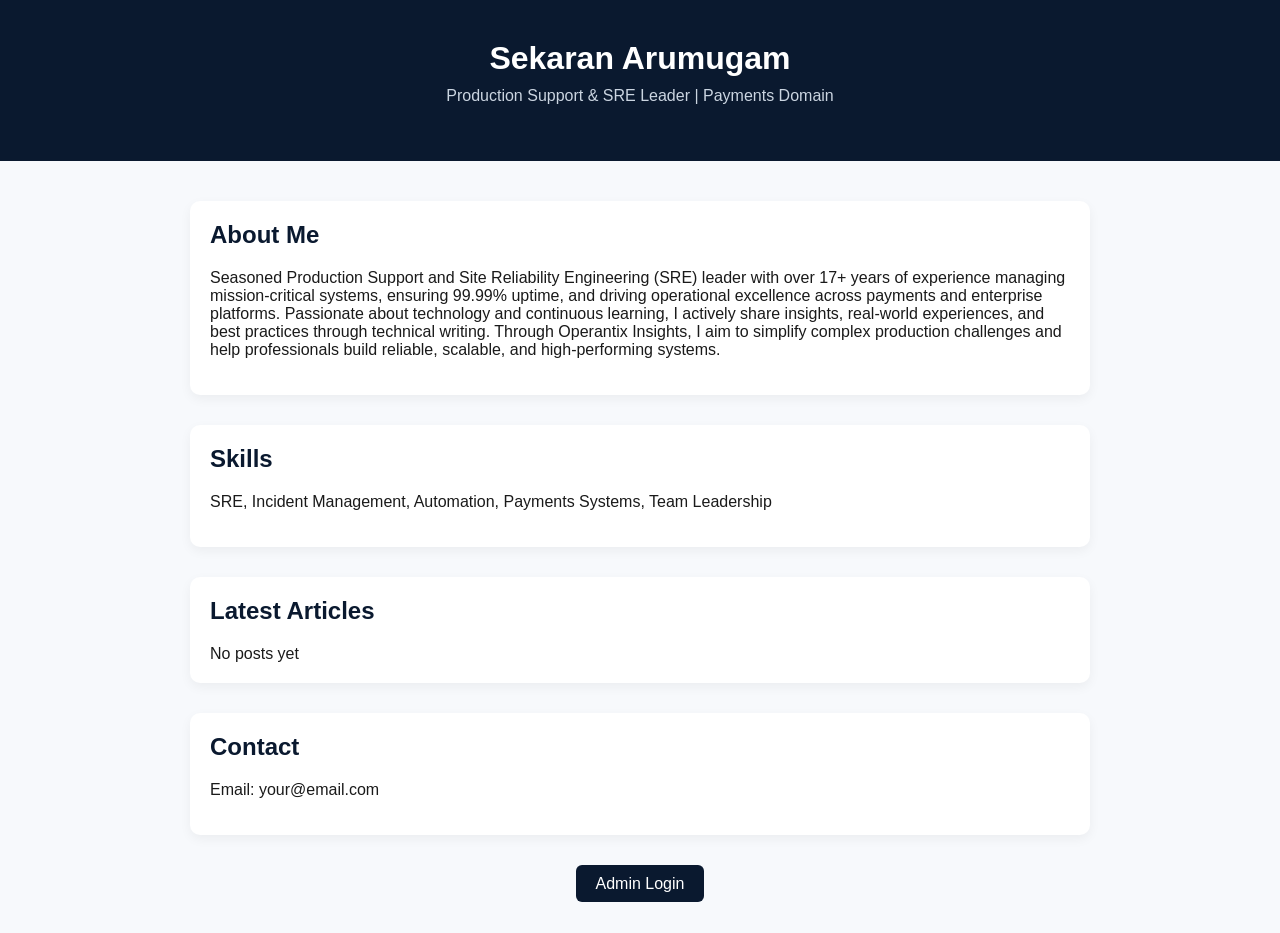
==== index.html @ 0b90cd23 "Create index.html for personal webpage This HTML file serves as a personal webpage for Sekaran Arumu" ====
<!doctype html>
<html>
<head>
  <meta charset="utf-8">
  <title>Sekaran Arumugam | Operantix Insights</title>

  <style>
    body {
      font-family: -apple-system, BlinkMacSystemFont, Arial;
      margin: 0;
      background: #f7f9fc;
      color: #1a1a1a;
    }

    header {
      background: #0a192f;
      color: white;
      padding: 40px 20px;
      text-align: center;
    }

    header h1 {
      margin: 0;
      font-size: 32px;
    }

    header p {
      margin-top: 10px;
      color: #cbd5e1;
    }

    .container {
      max-width: 900px;
      margin: 40px auto;
      padding: 0 20px;
    }

    .section {
      margin-top: 30px;
      background: white;
      padding: 20px;
      border-radius: 10px;
      box-shadow: 0 4px 12px rgba(0,0,0,0.05);
    }

    .section h2 {
      margin-top: 0;
      color: #0a192f;
    }

    .post-card {
      background: white;
      padding: 20px;
      margin-top: 15px;
      border-radius: 10px;
      box-shadow: 0 4px 12px rgba(0,0,0,0.05);
      transition: 0.2s;
    }

    .post-card:hover {
      transform: translateY(-3px);
    }

    .post-card a {
      text-decoration: none;
      color: #0a192f;
      font-size: 18px;
      font-weight: bold;
    }

    .admin {
      text-align: center;
      margin-top: 40px;
    }

    .admin a {
      text-decoration: none;
      color: white;
      background: #0a192f;
      padding: 10px 20px;
      border-radius: 6px;
    }
  </style>
</head>

<body>

<header>
  <h1>Sekaran Arumugam</h1>
  <p>Production Support & SRE Leader | Payments Domain</p>
</header>

<div class="container">

  <div class="section">
    <h2>About Me</h2>
    <p>
      Seasoned Production Support and Site Reliability Engineering (SRE) leader with over 17+ years of experience managing mission-critical systems, ensuring 99.99% uptime, and driving operational excellence across payments and enterprise platforms. Passionate about technology and continuous learning, I actively share insights, real-world experiences, and best practices through technical writing. Through Operantix Insights, I aim to simplify complex production challenges and help professionals build reliable, scalable, and high-performing systems.
    </p>
  </div>

  <div class="section">
    <h2>Skills</h2>
    <p>SRE, Incident Management, Automation, Payments Systems, Team Leadership</p>
  </div>

  <div class="section">
    <h2>Latest Articles</h2>
    <div id="posts">Loading...</div>
  </div>

  <div class="section">
    <h2>Contact</h2>
    <p>Email: your@email.com</p>
  </div>

  <div class="admin">
    <a href="./admin/">Admin Login</a>
  </div>

</div>

<script>
fetch("https://api.github.com/repos/sekaranarumugam/operantixinsights/contents/content/blog")
  .then(res => res.json())
  .then(data => {
    const container = document.getElementById("posts");
    container.innerHTML = "";

    data.reverse().forEach(file => {
      const div = document.createElement("div");
      div.className = "post-card";

      const title = file.name
        .replace(".md", "")
        .replace(/-/g, " ");

      div.innerHTML = `
        <a href="./post.html?file=${file.download_url}">${title}</a>
      `;

      container.appendChild(div);
    });
  })
  .catch(() => {
    document.getElementById("posts").innerHTML = "No posts yet";
  });
</script>

</body>
</html>
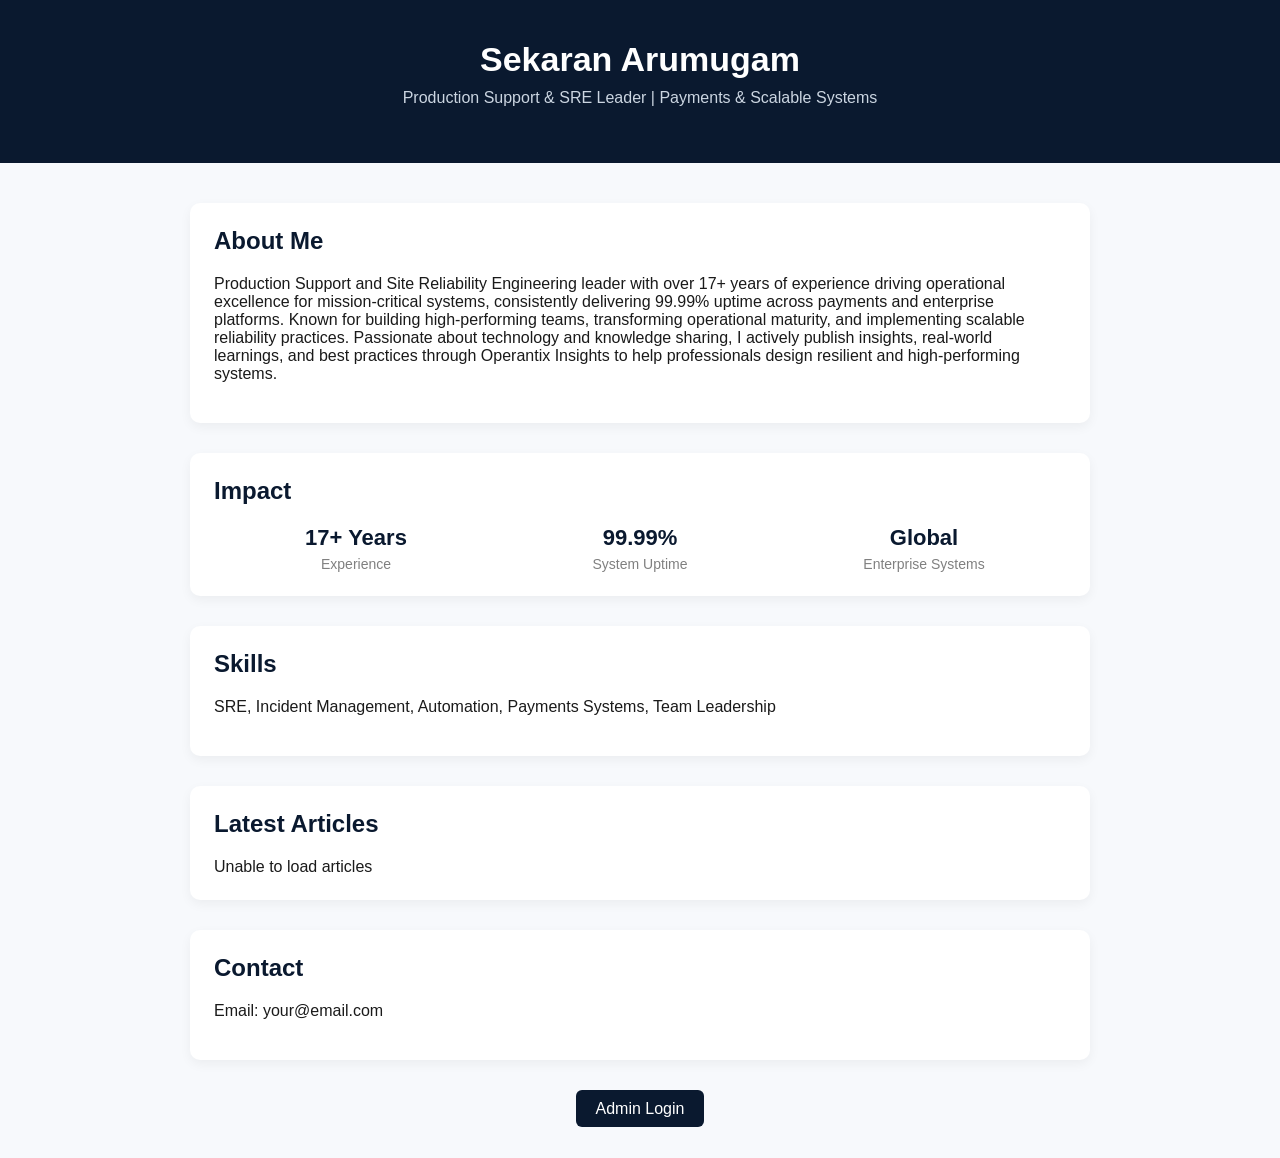
==== commit 46bba46f: "Add initial HTML structure for personal website" ====
--- a/index.html
+++ b/index.html
@@ -21,12 +21,13 @@
 
     header h1 {
       margin: 0;
-      font-size: 32px;
+      font-size: 34px;
     }
 
     header p {
       margin-top: 10px;
       color: #cbd5e1;
+      font-size: 16px;
     }
 
     .container {
@@ -38,7 +39,7 @@
     .section {
       margin-top: 30px;
       background: white;
-      padding: 20px;
+      padding: 24px;
       border-radius: 10px;
       box-shadow: 0 4px 12px rgba(0,0,0,0.05);
     }
@@ -46,6 +47,29 @@
     .section h2 {
       margin-top: 0;
       color: #0a192f;
+    }
+
+    .metrics {
+      display: flex;
+      justify-content: space-between;
+      text-align: center;
+      margin-top: 15px;
+    }
+
+    .metric {
+      flex: 1;
+    }
+
+    .metric h3 {
+      margin: 0;
+      color: #0a192f;
+      font-size: 22px;
+    }
+
+    .metric p {
+      margin: 5px 0 0;
+      color: gray;
+      font-size: 14px;
     }
 
     .post-card {
@@ -87,7 +111,7 @@
 
 <header>
   <h1>Sekaran Arumugam</h1>
-  <p>Production Support & SRE Leader | Payments Domain</p>
+  <p>Production Support & SRE Leader | Payments & Scalable Systems</p>
 </header>
 
 <div class="container">
@@ -95,8 +119,26 @@
   <div class="section">
     <h2>About Me</h2>
     <p>
-      Seasoned Production Support and Site Reliability Engineering (SRE) leader with over 17+ years of experience managing mission-critical systems, ensuring 99.99% uptime, and driving operational excellence across payments and enterprise platforms. Passionate about technology and continuous learning, I actively share insights, real-world experiences, and best practices through technical writing. Through Operantix Insights, I aim to simplify complex production challenges and help professionals build reliable, scalable, and high-performing systems.
+      Production Support and Site Reliability Engineering leader with over 17+ years of experience driving operational excellence for mission-critical systems, consistently delivering 99.99% uptime across payments and enterprise platforms. Known for building high-performing teams, transforming operational maturity, and implementing scalable reliability practices. Passionate about technology and knowledge sharing, I actively publish insights, real-world learnings, and best practices through Operantix Insights to help professionals design resilient and high-performing systems.
     </p>
+  </div>
+
+  <div class="section">
+    <h2>Impact</h2>
+    <div class="metrics">
+      <div class="metric">
+        <h3>17+ Years</h3>
+        <p>Experience</p>
+      </div>
+      <div class="metric">
+        <h3>99.99%</h3>
+        <p>System Uptime</p>
+      </div>
+      <div class="metric">
+        <h3>Global</h3>
+        <p>Enterprise Systems</p>
+      </div>
+    </div>
   </div>
 
   <div class="section">
@@ -122,12 +164,24 @@
 
 <script>
 fetch("https://api.github.com/repos/sekaranarumugam/operantixinsights/contents/content/blog")
-  .then(res => res.json())
+  .then(res => {
+    if (!res.ok) {
+      throw new Error("GitHub API error");
+    }
+    return res.json();
+  })
   .then(data => {
+
     const container = document.getElementById("posts");
+
+    if (!Array.isArray(data)) {
+      container.innerHTML = "No posts available";
+      return;
+    }
+
     container.innerHTML = "";
 
-    data.reverse().forEach(file => {
+    data.slice().reverse().forEach(file => {
       const div = document.createElement("div");
       div.className = "post-card";
 
@@ -141,9 +195,11 @@
 
       container.appendChild(div);
     });
+
   })
-  .catch(() => {
-    document.getElementById("posts").innerHTML = "No posts yet";
+  .catch(error => {
+    document.getElementById("posts").innerHTML = "Unable to load articles";
+    console.error(error);
   });
 </script>
 
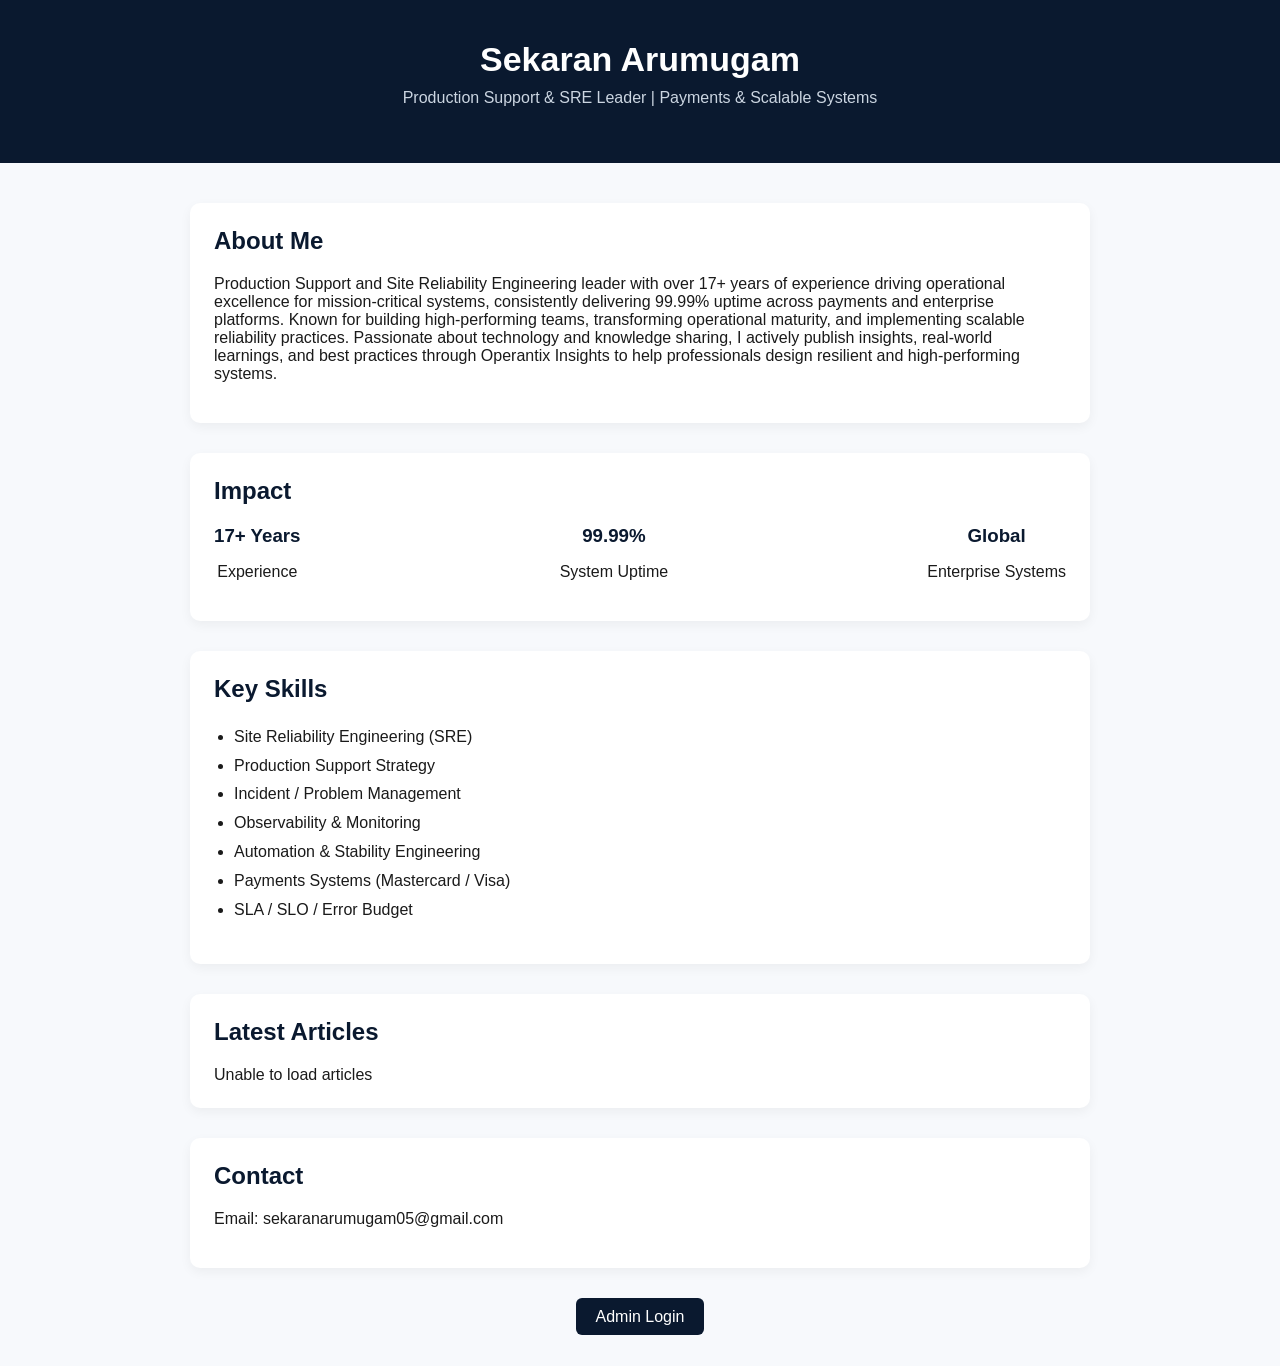
==== commit ad350231: "Create index.html" ====
--- a/index.html
+++ b/index.html
@@ -27,7 +27,6 @@
     header p {
       margin-top: 10px;
       color: #cbd5e1;
-      font-size: 16px;
     }
 
     .container {
@@ -49,27 +48,20 @@
       color: #0a192f;
     }
 
+    ul {
+      padding-left: 20px;
+      line-height: 1.8;
+    }
+
     .metrics {
       display: flex;
       justify-content: space-between;
       text-align: center;
-      margin-top: 15px;
-    }
-
-    .metric {
-      flex: 1;
     }
 
     .metric h3 {
       margin: 0;
       color: #0a192f;
-      font-size: 22px;
-    }
-
-    .metric p {
-      margin: 5px 0 0;
-      color: gray;
-      font-size: 14px;
     }
 
     .post-card {
@@ -78,11 +70,6 @@
       margin-top: 15px;
       border-radius: 10px;
       box-shadow: 0 4px 12px rgba(0,0,0,0.05);
-      transition: 0.2s;
-    }
-
-    .post-card:hover {
-      transform: translateY(-3px);
     }
 
     .post-card a {
@@ -142,8 +129,16 @@
   </div>
 
   <div class="section">
-    <h2>Skills</h2>
-    <p>SRE, Incident Management, Automation, Payments Systems, Team Leadership</p>
+    <h2>Key Skills</h2>
+    <ul>
+      <li>Site Reliability Engineering (SRE)</li>
+      <li>Production Support Strategy</li>
+      <li>Incident / Problem Management</li>
+      <li>Observability & Monitoring</li>
+      <li>Automation & Stability Engineering</li>
+      <li>Payments Systems (Mastercard / Visa)</li>
+      <li>SLA / SLO / Error Budget</li>
+    </ul>
   </div>
 
   <div class="section">
@@ -153,7 +148,7 @@
 
   <div class="section">
     <h2>Contact</h2>
-    <p>Email: your@email.com</p>
+    <p>Email: sekaranarumugam05@gmail.com</p>
   </div>
 
   <div class="admin">
@@ -164,12 +159,7 @@
 
 <script>
 fetch("https://api.github.com/repos/sekaranarumugam/operantixinsights/contents/content/blog")
-  .then(res => {
-    if (!res.ok) {
-      throw new Error("GitHub API error");
-    }
-    return res.json();
-  })
+  .then(res => res.json())
   .then(data => {
 
     const container = document.getElementById("posts");
@@ -185,9 +175,10 @@
       const div = document.createElement("div");
       div.className = "post-card";
 
-      const title = file.name
+      let title = file.name
         .replace(".md", "")
-        .replace(/-/g, " ");
+        .replace(/-/g, " ")
+        .replace(/['"]/g, ""); // ✅ removes quotes
 
       div.innerHTML = `
         <a href="./post.html?file=${file.download_url}">${title}</a>
@@ -197,9 +188,8 @@
     });
 
   })
-  .catch(error => {
+  .catch(() => {
     document.getElementById("posts").innerHTML = "Unable to load articles";
-    console.error(error);
   });
 </script>
 
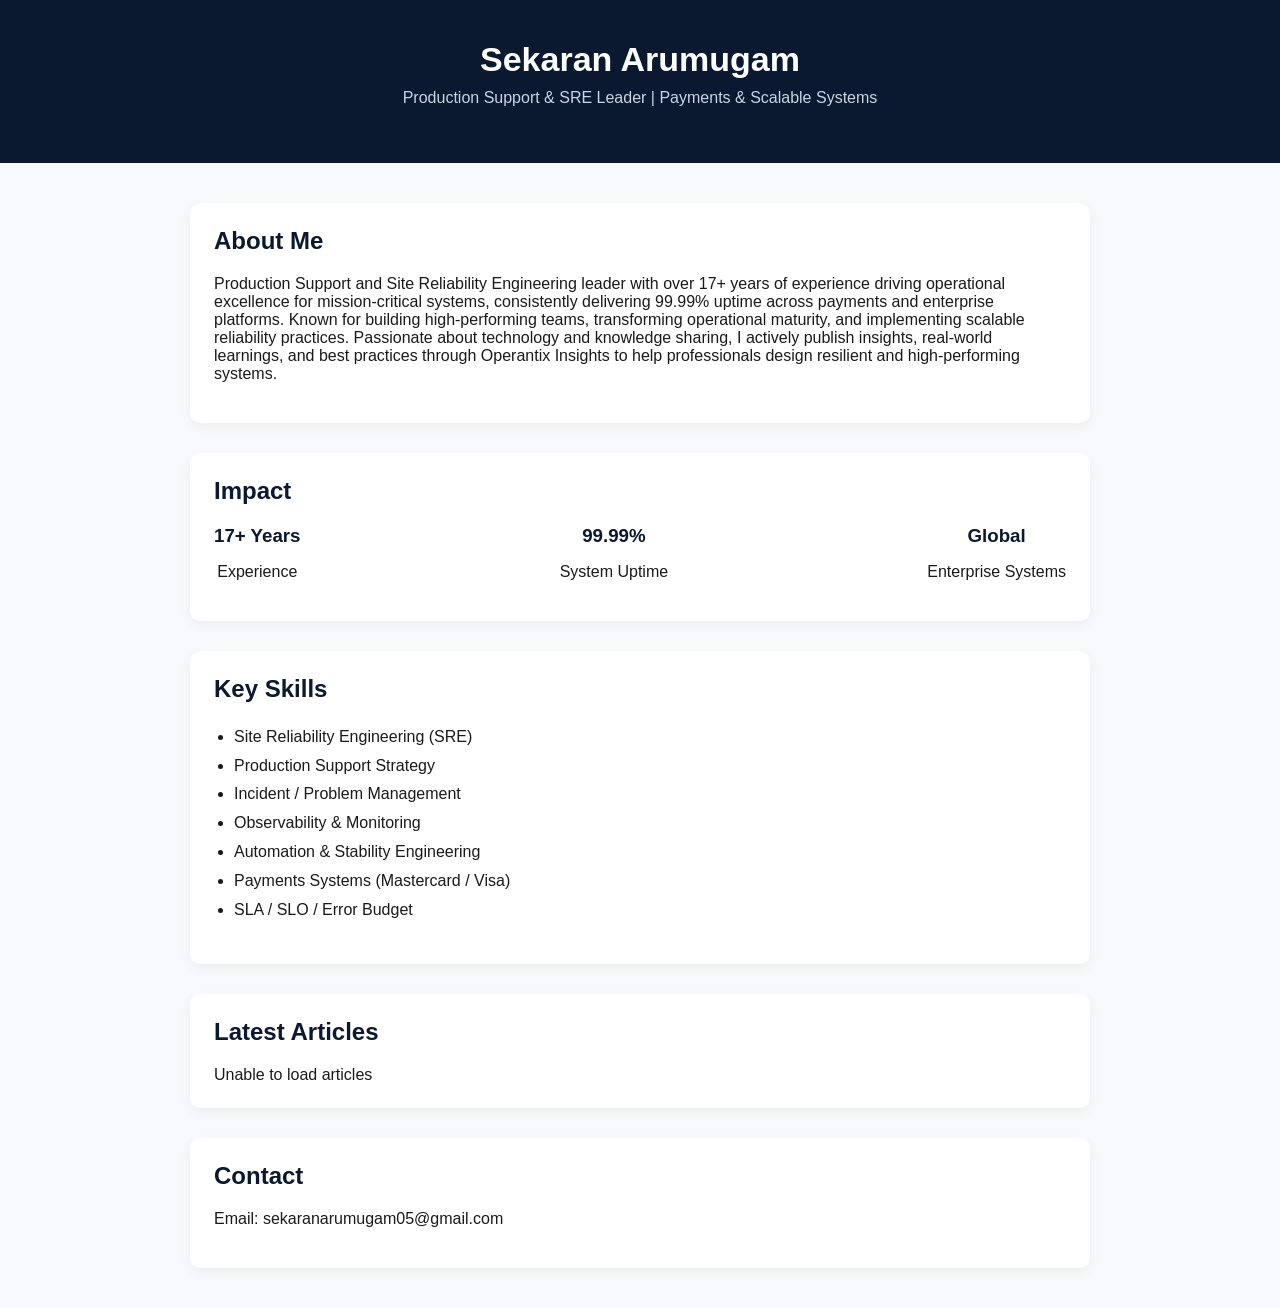
==== commit cfffba33: "Add initial HTML structure for personal website" ====
--- a/index.html
+++ b/index.html
@@ -78,19 +78,6 @@
       font-size: 18px;
       font-weight: bold;
     }
-
-    .admin {
-      text-align: center;
-      margin-top: 40px;
-    }
-
-    .admin a {
-      text-decoration: none;
-      color: white;
-      background: #0a192f;
-      padding: 10px 20px;
-      border-radius: 6px;
-    }
   </style>
 </head>
 
@@ -151,10 +138,6 @@
     <p>Email: sekaranarumugam05@gmail.com</p>
   </div>
 
-  <div class="admin">
-    <a href="./admin/">Admin Login</a>
-  </div>
-
 </div>
 
 <script>
@@ -178,7 +161,7 @@
       let title = file.name
         .replace(".md", "")
         .replace(/-/g, " ")
-        .replace(/['"]/g, ""); // ✅ removes quotes
+        .replace(/['"]/g, "");
 
       div.innerHTML = `
         <a href="./post.html?file=${file.download_url}">${title}</a>
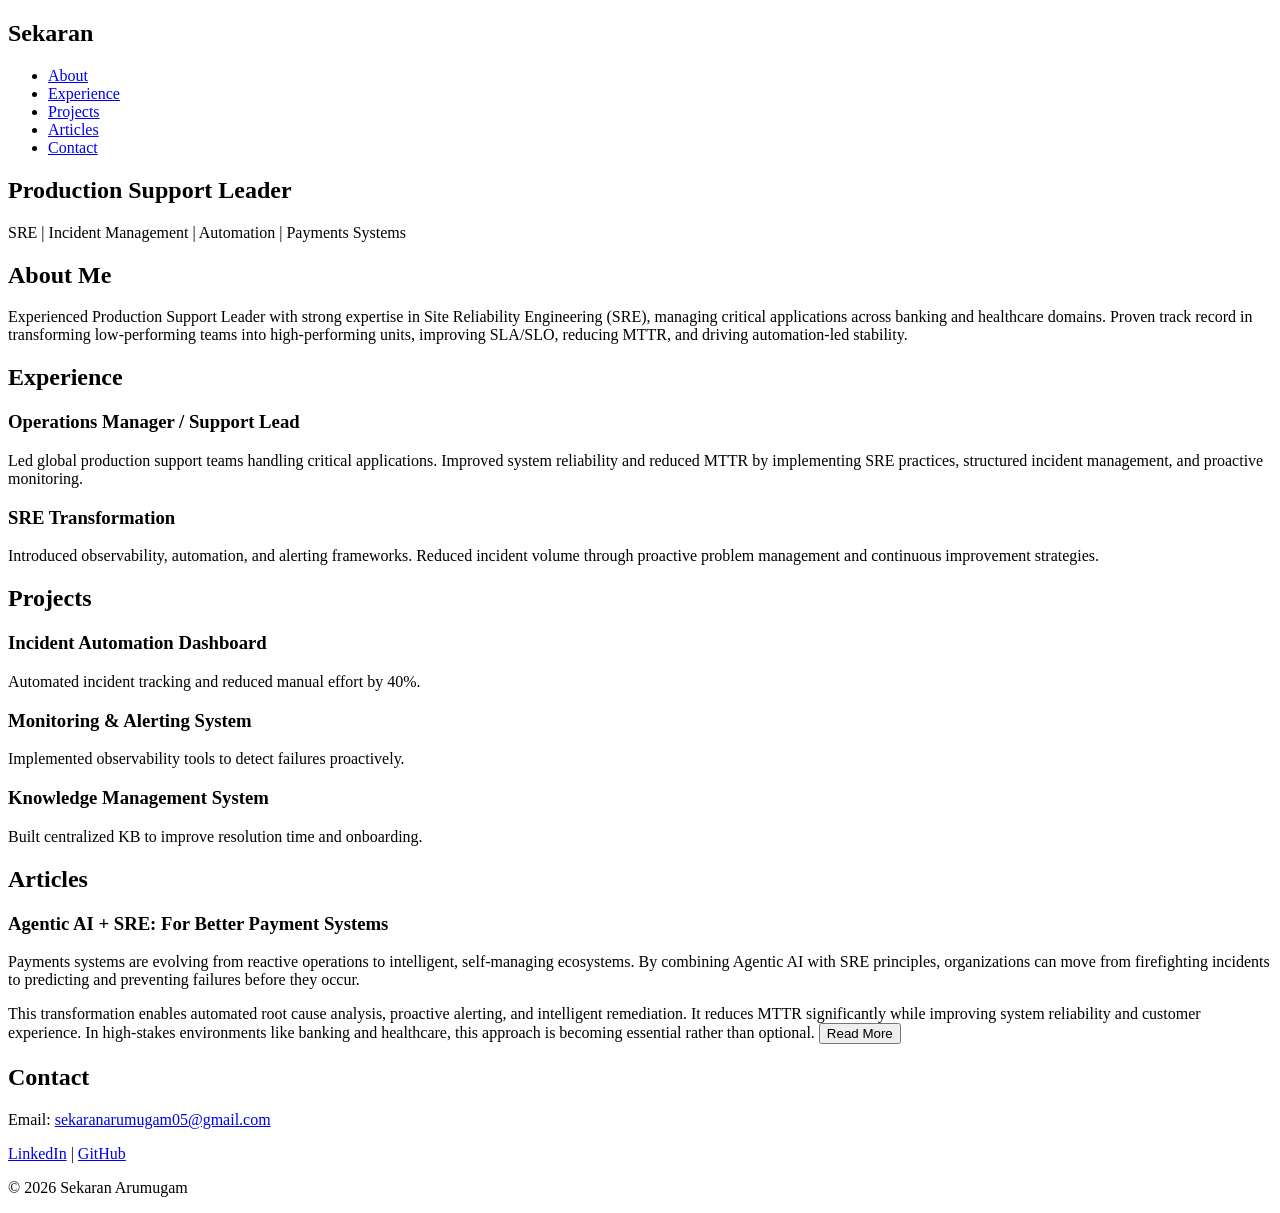
==== commit 2ffe31d2: "Create index.html for personal portfolio This HTML file serves as a personal portfolio for Sekaran A" ====
--- a/index.html
+++ b/index.html
@@ -1,180 +1,131 @@
-<!doctype html>
-<html>
+<!DOCTYPE html>
+<html lang="en">
 <head>
-  <meta charset="utf-8">
-  <title>Sekaran Arumugam | Operantix Insights</title>
-
-  <style>
-    body {
-      font-family: -apple-system, BlinkMacSystemFont, Arial;
-      margin: 0;
-      background: #f7f9fc;
-      color: #1a1a1a;
-    }
-
-    header {
-      background: #0a192f;
-      color: white;
-      padding: 40px 20px;
-      text-align: center;
-    }
-
-    header h1 {
-      margin: 0;
-      font-size: 34px;
-    }
-
-    header p {
-      margin-top: 10px;
-      color: #cbd5e1;
-    }
-
-    .container {
-      max-width: 900px;
-      margin: 40px auto;
-      padding: 0 20px;
-    }
-
-    .section {
-      margin-top: 30px;
-      background: white;
-      padding: 24px;
-      border-radius: 10px;
-      box-shadow: 0 4px 12px rgba(0,0,0,0.05);
-    }
-
-    .section h2 {
-      margin-top: 0;
-      color: #0a192f;
-    }
-
-    ul {
-      padding-left: 20px;
-      line-height: 1.8;
-    }
-
-    .metrics {
-      display: flex;
-      justify-content: space-between;
-      text-align: center;
-    }
-
-    .metric h3 {
-      margin: 0;
-      color: #0a192f;
-    }
-
-    .post-card {
-      background: white;
-      padding: 20px;
-      margin-top: 15px;
-      border-radius: 10px;
-      box-shadow: 0 4px 12px rgba(0,0,0,0.05);
-    }
-
-    .post-card a {
-      text-decoration: none;
-      color: #0a192f;
-      font-size: 18px;
-      font-weight: bold;
-    }
-  </style>
+  <meta charset="UTF-8">
+  <title>Sekaran Arumugam</title>
+  <meta name="viewport" content="width=device-width, initial-scale=1.0">
+  <link rel="stylesheet" href="style.css">
 </head>
 
 <body>
 
 <header>
-  <h1>Sekaran Arumugam</h1>
-  <p>Production Support & SRE Leader | Payments & Scalable Systems</p>
+  <nav>
+    <h2>Sekaran</h2>
+    <ul>
+      <li><a href="#about">About</a></li>
+      <li><a href="#experience">Experience</a></li>
+      <li><a href="#projects">Projects</a></li>
+      <li><a href="#articles">Articles</a></li>
+      <li><a href="#contact">Contact</a></li>
+    </ul>
+  </nav>
 </header>
 
-<div class="container">
+<section class="hero">
+  <h1>Production Support Leader</h1>
+  <p>SRE | Incident Management | Automation | Payments Systems</p>
+</section>
 
-  <div class="section">
-    <h2>About Me</h2>
+<section id="about">
+  <h2>About Me</h2>
+  <p>
+    Experienced Production Support Leader with strong expertise in Site Reliability Engineering (SRE),
+    managing critical applications across banking and healthcare domains.
+    Proven track record in transforming low-performing teams into high-performing units,
+    improving SLA/SLO, reducing MTTR, and driving automation-led stability.
+  </p>
+</section>
+
+<section id="experience">
+  <h2>Experience</h2>
+
+  <div class="card">
+    <h3>Operations Manager / Support Lead</h3>
     <p>
-      Production Support and Site Reliability Engineering leader with over 17+ years of experience driving operational excellence for mission-critical systems, consistently delivering 99.99% uptime across payments and enterprise platforms. Known for building high-performing teams, transforming operational maturity, and implementing scalable reliability practices. Passionate about technology and knowledge sharing, I actively publish insights, real-world learnings, and best practices through Operantix Insights to help professionals design resilient and high-performing systems.
+      Led global production support teams handling critical applications.
+      Improved system reliability and reduced MTTR by implementing SRE practices,
+      structured incident management, and proactive monitoring.
     </p>
   </div>
 
-  <div class="section">
-    <h2>Impact</h2>
-    <div class="metrics">
-      <div class="metric">
-        <h3>17+ Years</h3>
-        <p>Experience</p>
-      </div>
-      <div class="metric">
-        <h3>99.99%</h3>
-        <p>System Uptime</p>
-      </div>
-      <div class="metric">
-        <h3>Global</h3>
-        <p>Enterprise Systems</p>
-      </div>
-    </div>
+  <div class="card">
+    <h3>SRE Transformation</h3>
+    <p>
+      Introduced observability, automation, and alerting frameworks.
+      Reduced incident volume through proactive problem management
+      and continuous improvement strategies.
+    </p>
   </div>
 
-  <div class="section">
-    <h2>Key Skills</h2>
-    <ul>
-      <li>Site Reliability Engineering (SRE)</li>
-      <li>Production Support Strategy</li>
-      <li>Incident / Problem Management</li>
-      <li>Observability & Monitoring</li>
-      <li>Automation & Stability Engineering</li>
-      <li>Payments Systems (Mastercard / Visa)</li>
-      <li>SLA / SLO / Error Budget</li>
-    </ul>
+</section>
+
+<section id="projects">
+  <h2>Projects</h2>
+
+  <div class="card">
+    <h3>Incident Automation Dashboard</h3>
+    <p>Automated incident tracking and reduced manual effort by 40%.</p>
   </div>
 
-  <div class="section">
-    <h2>Latest Articles</h2>
-    <div id="posts">Loading...</div>
+  <div class="card">
+    <h3>Monitoring & Alerting System</h3>
+    <p>Implemented observability tools to detect failures proactively.</p>
   </div>
 
-  <div class="section">
-    <h2>Contact</h2>
-    <p>Email: sekaranarumugam05@gmail.com</p>
+  <div class="card">
+    <h3>Knowledge Management System</h3>
+    <p>Built centralized KB to improve resolution time and onboarding.</p>
   </div>
 
-</div>
+</section>
 
-<script>
-fetch("https://api.github.com/repos/sekaranarumugam/operantixinsights/contents/content/blog")
-  .then(res => res.json())
-  .then(data => {
+<section id="articles">
+  <h2>Articles</h2>
 
-    const container = document.getElementById("posts");
+  <div class="card">
+    <h3>Agentic AI + SRE: For Better Payment Systems</h3>
 
-    if (!Array.isArray(data)) {
-      container.innerHTML = "No posts available";
-      return;
-    }
+    <p>
+      Payments systems are evolving from reactive operations to intelligent, self-managing ecosystems.
+      By combining Agentic AI with SRE principles, organizations can move from firefighting incidents
+      to predicting and preventing failures before they occur.
+    </p>
 
-    container.innerHTML = "";
+    <span class="more-text" id="more1">
+      This transformation enables automated root cause analysis, proactive alerting,
+      and intelligent remediation. It reduces MTTR significantly while improving system
+      reliability and customer experience. In high-stakes environments like banking and
+      healthcare, this approach is becoming essential rather than optional.
+    </span>
 
-    data.slice().reverse().forEach(file => {
-      const div = document.createElement("div");
-      div.className = "post-card";
+    <button onclick="toggleRead('more1', this)" class="btn">
+      Read More
+    </button>
+  </div>
 
-      let title = file.name
-        .replace(".md", "")
-        .replace(/-/g, " ")
-        .replace(/['"]/g, "");
+</section>
 
-      div.innerHTML = `
-        <a href="./post.html?file=${file.download_url}">${title}</a>
-      `;
+<section id="contact">
+  <h2>Contact</h2>
 
-      container.appendChild(div);
-    });
+  <p>Email:
+    <a href="mailto:sekaranarumugam05@gmail.com">
+      sekaranarumugam05@gmail.com
+    </a>
+  </p>
 
-  })
-  .catch(() => {
-    document.getElementById("posts").innerHTML = "Unable to load articles";
-  });
-</script>
+  <p>
+    <a href="#">LinkedIn</a> |
+    <a href="#">GitHub</a>
+  </p>
+</section>
+
+<footer>
+  <p>© 2026 Sekaran Arumugam</p>
+</footer>
+
+<script src="script.js"></script>
 
 </body>
 </html>
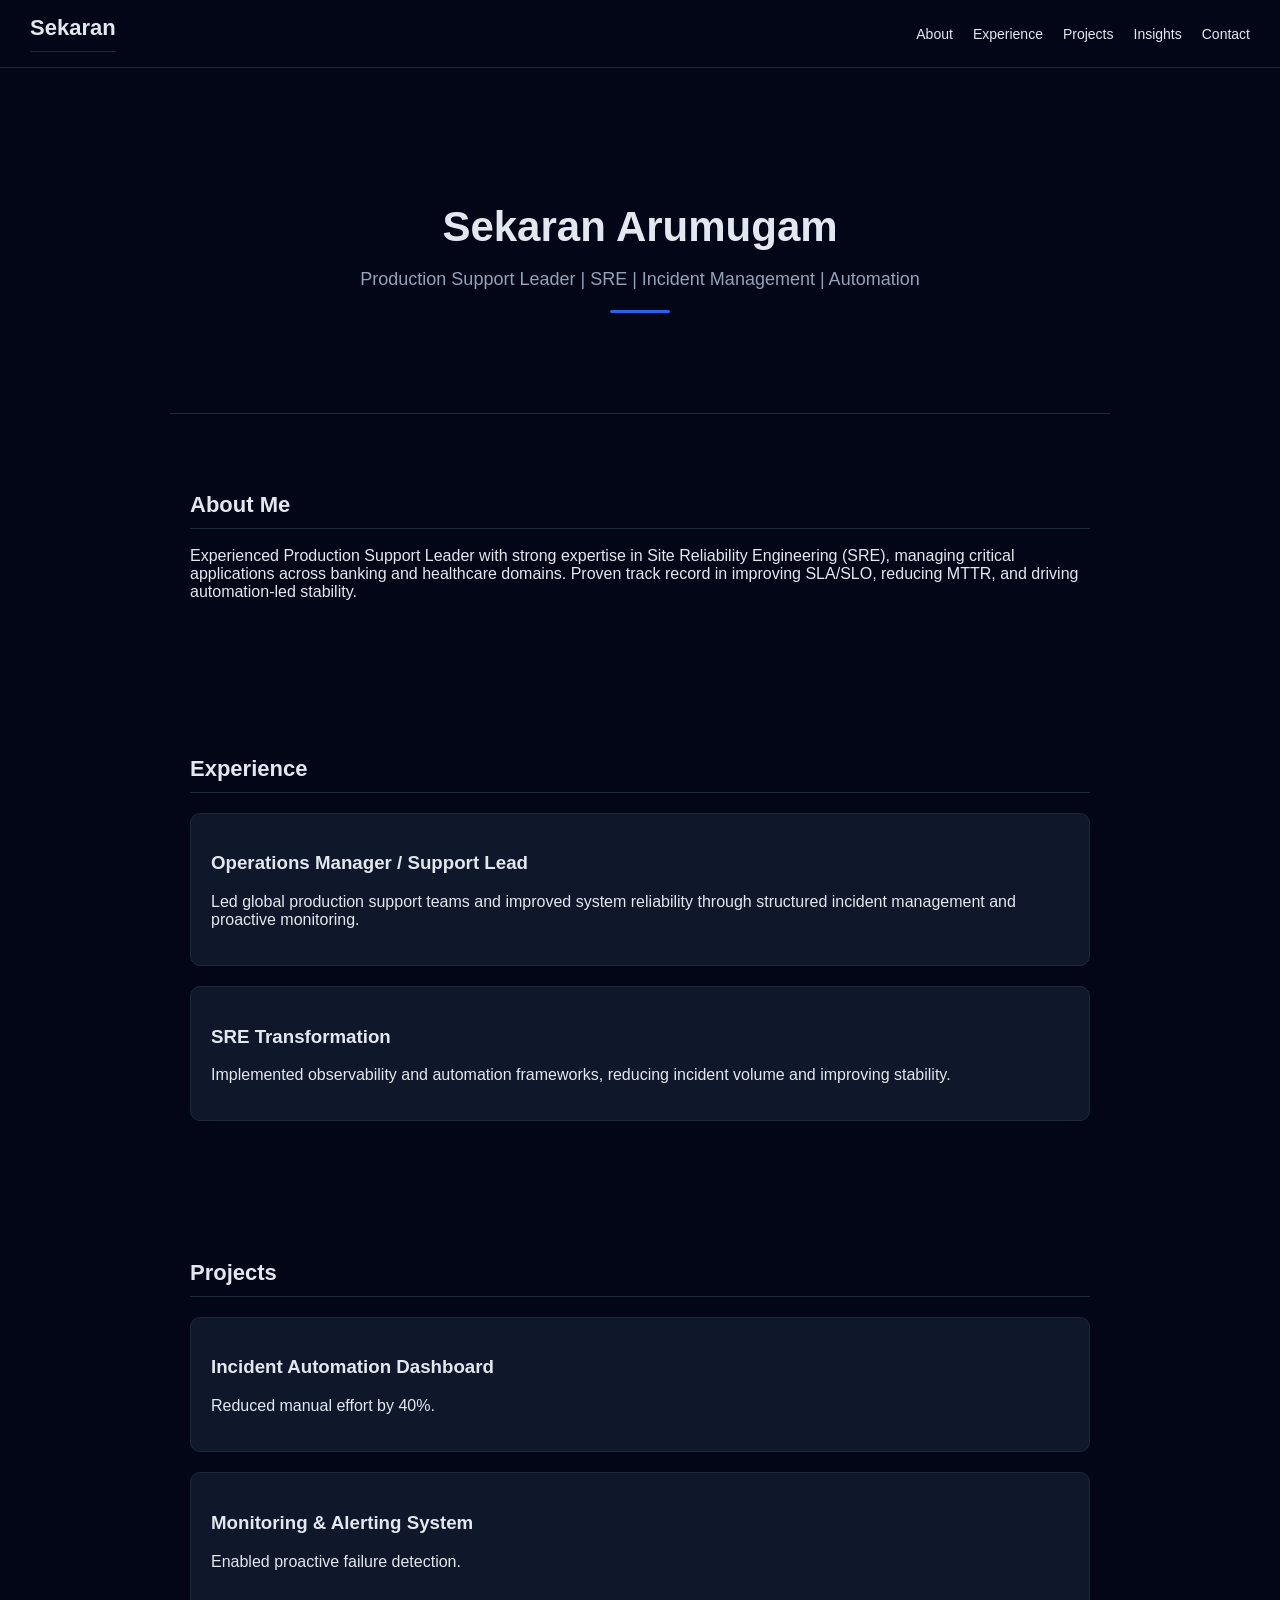
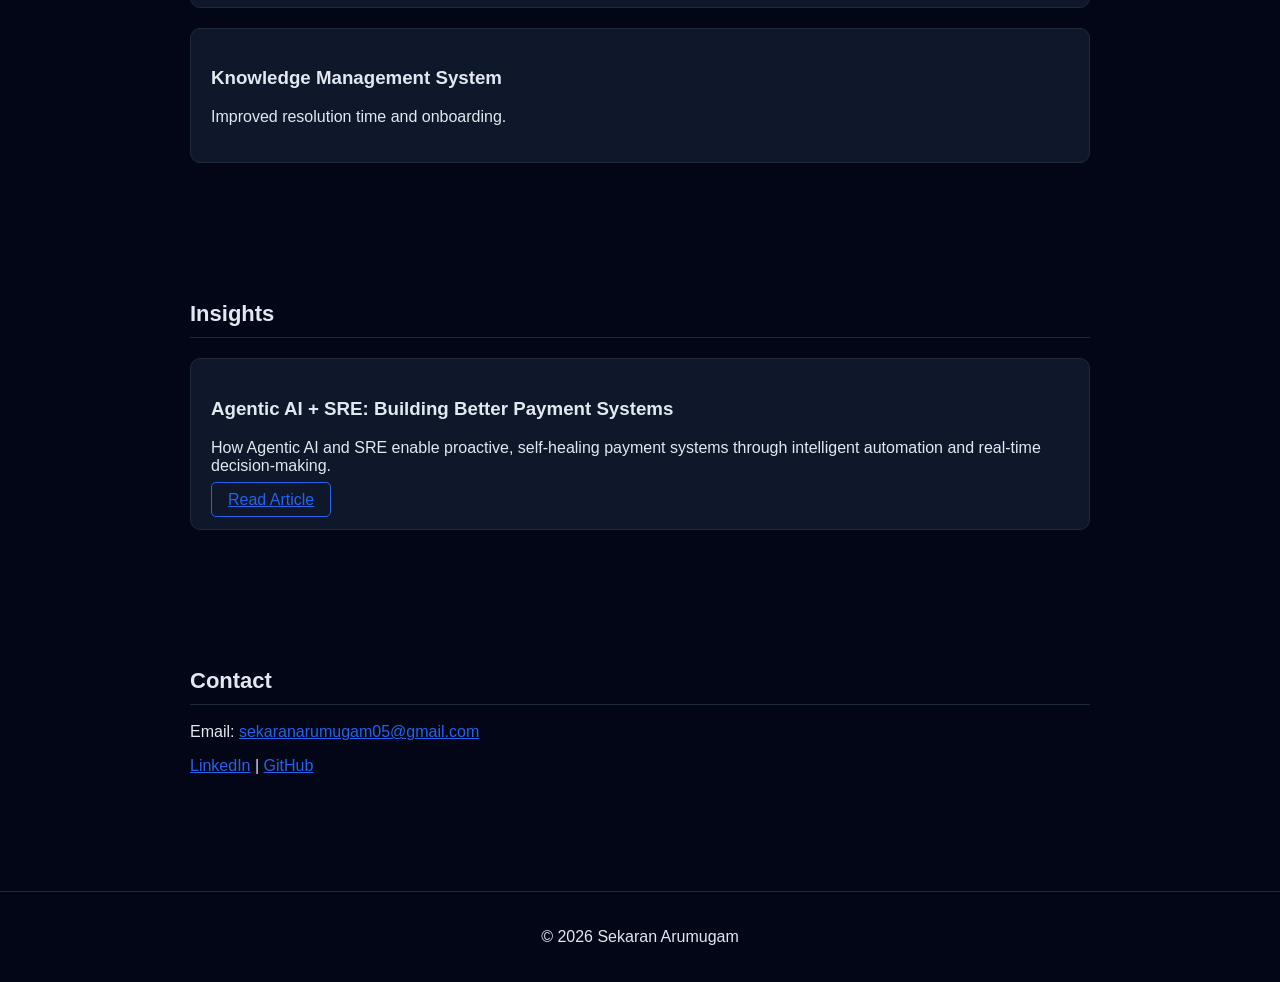
==== commit c6b2a568: "Add initial HTML structure for personal website" ====
--- a/index.html
+++ b/index.html
@@ -16,15 +16,15 @@
       <li><a href="#about">About</a></li>
       <li><a href="#experience">Experience</a></li>
       <li><a href="#projects">Projects</a></li>
-      <li><a href="#articles">Articles</a></li>
+      <li><a href="#articles">Insights</a></li>
       <li><a href="#contact">Contact</a></li>
     </ul>
   </nav>
 </header>
 
 <section class="hero">
-  <h1>Production Support Leader</h1>
-  <p>SRE | Incident Management | Automation | Payments Systems</p>
+  <h1>Sekaran Arumugam</h1>
+  <p>Production Support Leader | SRE | Incident Management | Automation</p>
 </section>
 
 <section id="about">
@@ -32,8 +32,7 @@
   <p>
     Experienced Production Support Leader with strong expertise in Site Reliability Engineering (SRE),
     managing critical applications across banking and healthcare domains.
-    Proven track record in transforming low-performing teams into high-performing units,
-    improving SLA/SLO, reducing MTTR, and driving automation-led stability.
+    Proven track record in improving SLA/SLO, reducing MTTR, and driving automation-led stability.
   </p>
 </section>
 
@@ -43,18 +42,16 @@
   <div class="card">
     <h3>Operations Manager / Support Lead</h3>
     <p>
-      Led global production support teams handling critical applications.
-      Improved system reliability and reduced MTTR by implementing SRE practices,
-      structured incident management, and proactive monitoring.
+      Led global production support teams and improved system reliability
+      through structured incident management and proactive monitoring.
     </p>
   </div>
 
   <div class="card">
     <h3>SRE Transformation</h3>
     <p>
-      Introduced observability, automation, and alerting frameworks.
-      Reduced incident volume through proactive problem management
-      and continuous improvement strategies.
+      Implemented observability and automation frameworks,
+      reducing incident volume and improving stability.
     </p>
   </div>
 
@@ -65,43 +62,33 @@
 
   <div class="card">
     <h3>Incident Automation Dashboard</h3>
-    <p>Automated incident tracking and reduced manual effort by 40%.</p>
+    <p>Reduced manual effort by 40%.</p>
   </div>
 
   <div class="card">
     <h3>Monitoring & Alerting System</h3>
-    <p>Implemented observability tools to detect failures proactively.</p>
+    <p>Enabled proactive failure detection.</p>
   </div>
 
   <div class="card">
     <h3>Knowledge Management System</h3>
-    <p>Built centralized KB to improve resolution time and onboarding.</p>
+    <p>Improved resolution time and onboarding.</p>
   </div>
 
 </section>
 
 <section id="articles">
-  <h2>Articles</h2>
+  <h2>Insights</h2>
 
   <div class="card">
-    <h3>Agentic AI + SRE: For Better Payment Systems</h3>
+    <h3>Agentic AI + SRE: Building Better Payment Systems</h3>
 
     <p>
-      Payments systems are evolving from reactive operations to intelligent, self-managing ecosystems.
-      By combining Agentic AI with SRE principles, organizations can move from firefighting incidents
-      to predicting and preventing failures before they occur.
+      How Agentic AI and SRE enable proactive, self-healing payment systems
+      through intelligent automation and real-time decision-making.
     </p>
 
-    <span class="more-text" id="more1">
-      This transformation enables automated root cause analysis, proactive alerting,
-      and intelligent remediation. It reduces MTTR significantly while improving system
-      reliability and customer experience. In high-stakes environments like banking and
-      healthcare, this approach is becoming essential rather than optional.
-    </span>
-
-    <button onclick="toggleRead('more1', this)" class="btn">
-      Read More
-    </button>
+    <a href="article1.html" class="btn">Read Article</a>
   </div>
 
 </section>
@@ -119,13 +106,12 @@
     <a href="#">LinkedIn</a> |
     <a href="#">GitHub</a>
   </p>
+
 </section>
 
 <footer>
   <p>© 2026 Sekaran Arumugam</p>
 </footer>
 
-<script src="script.js"></script>
-
 </body>
 </html>
--- a/style.css
+++ b/style.css
@@ -0,0 +1,158 @@
+/* Reset */
+body {
+  margin: 0;
+  font-family: Arial, sans-serif;
+  background: #020617;
+  color: #e2e8f0;
+}
+
+/* Header */
+header {
+  background: #020617;
+  padding: 15px 30px;
+  position: sticky;
+  top: 0;
+  border-bottom: 1px solid #1e293b;
+  z-index: 1000;
+}
+
+nav {
+  display: flex;
+  justify-content: space-between;
+  align-items: center;
+}
+
+nav h2 {
+  margin: 0;
+}
+
+nav ul {
+  list-style: none;
+  display: flex;
+  gap: 20px;
+  margin: 0;
+}
+
+nav a {
+  color: #e2e8f0;
+  text-decoration: none;
+  font-size: 14px;
+}
+
+nav a:hover {
+  color: #2563eb;
+}
+
+/* Hero Section (Updated - No Blue Panel) */
+.hero {
+  text-align: center;
+  padding: 100px 20px;
+  background: #020617;
+  border-bottom: 1px solid #1e293b;
+}
+
+.hero h1 {
+  font-size: 42px;
+  margin-bottom: 10px;
+}
+
+.hero p {
+  color: #94a3b8;
+  font-size: 18px;
+}
+
+/* Subtle Accent Line */
+.hero::after {
+  content: "";
+  display: block;
+  width: 60px;
+  height: 3px;
+  background: #2563eb;
+  margin: 20px auto 0;
+  border-radius: 2px;
+}
+
+/* Sections */
+section {
+  padding: 60px 20px;
+  max-width: 900px;
+  margin: auto;
+}
+
+h2 {
+  border-bottom: 1px solid #1e293b;
+  padding-bottom: 10px;
+  font-size: 22px;
+}
+
+/* Cards */
+.card {
+  background: #0f172a;
+  padding: 20px;
+  margin-top: 20px;
+  border-radius: 10px;
+  border: 1px solid #1e293b;
+  transition: transform 0.2s ease, border 0.2s ease;
+}
+
+.card:hover {
+  transform: translateY(-5px);
+  border: 1px solid #2563eb;
+}
+
+/* Article Expand Text */
+.more-text {
+  display: none;
+  color: #94a3b8;
+}
+
+/* Buttons */
+.btn {
+  margin-top: 10px;
+  padding: 8px 16px;
+  background: transparent;
+  border: 1px solid #2563eb;
+  color: #2563eb;
+  border-radius: 5px;
+  cursor: pointer;
+  transition: all 0.2s ease;
+}
+
+.btn:hover {
+  background: #2563eb;
+  color: white;
+}
+
+/* Links */
+a {
+  color: #2563eb;
+}
+
+a:hover {
+  text-decoration: underline;
+}
+
+/* Footer */
+footer {
+  text-align: center;
+  padding: 20px;
+  background: #020617;
+  border-top: 1px solid #1e293b;
+  margin-top: 40px;
+}
+
+/* Mobile Responsive */
+@media (max-width: 768px) {
+  nav ul {
+    gap: 10px;
+    font-size: 12px;
+  }
+
+  .hero h1 {
+    font-size: 32px;
+  }
+
+  .hero p {
+    font-size: 16px;
+  }
+}
